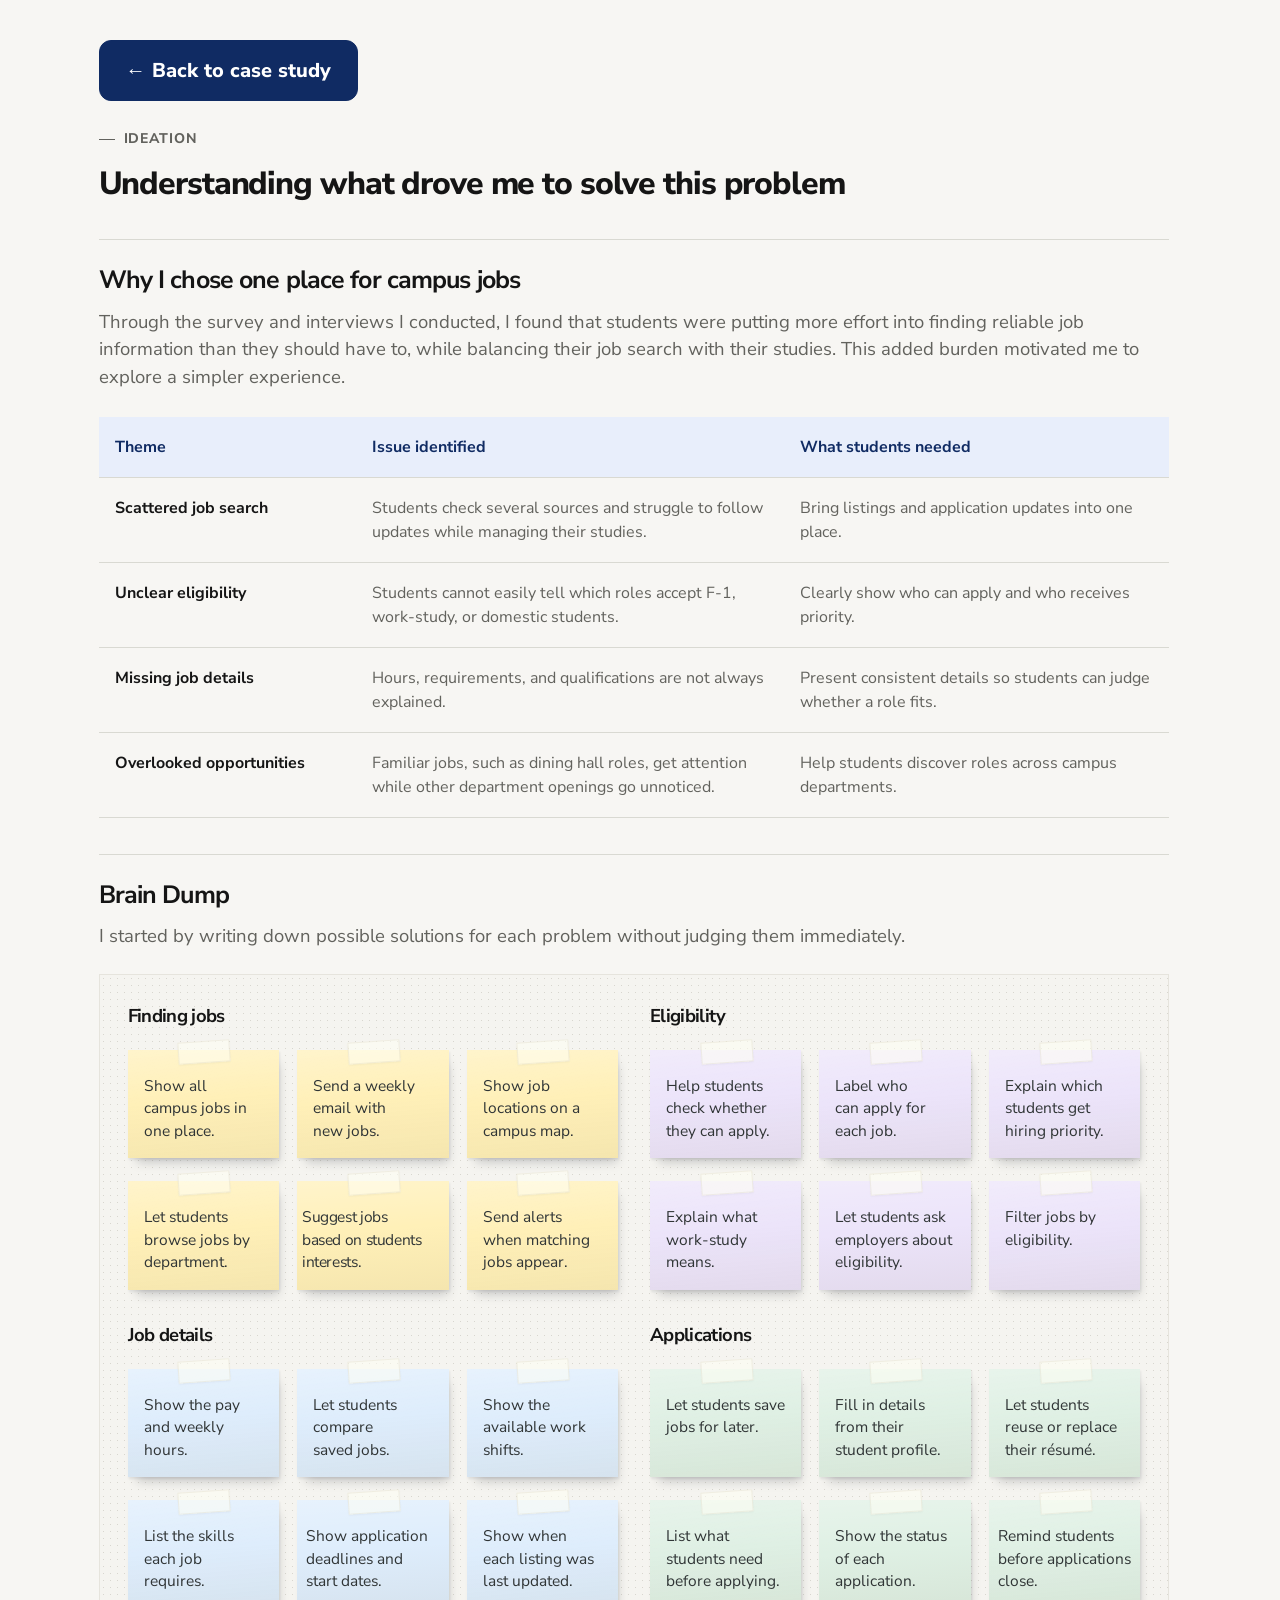
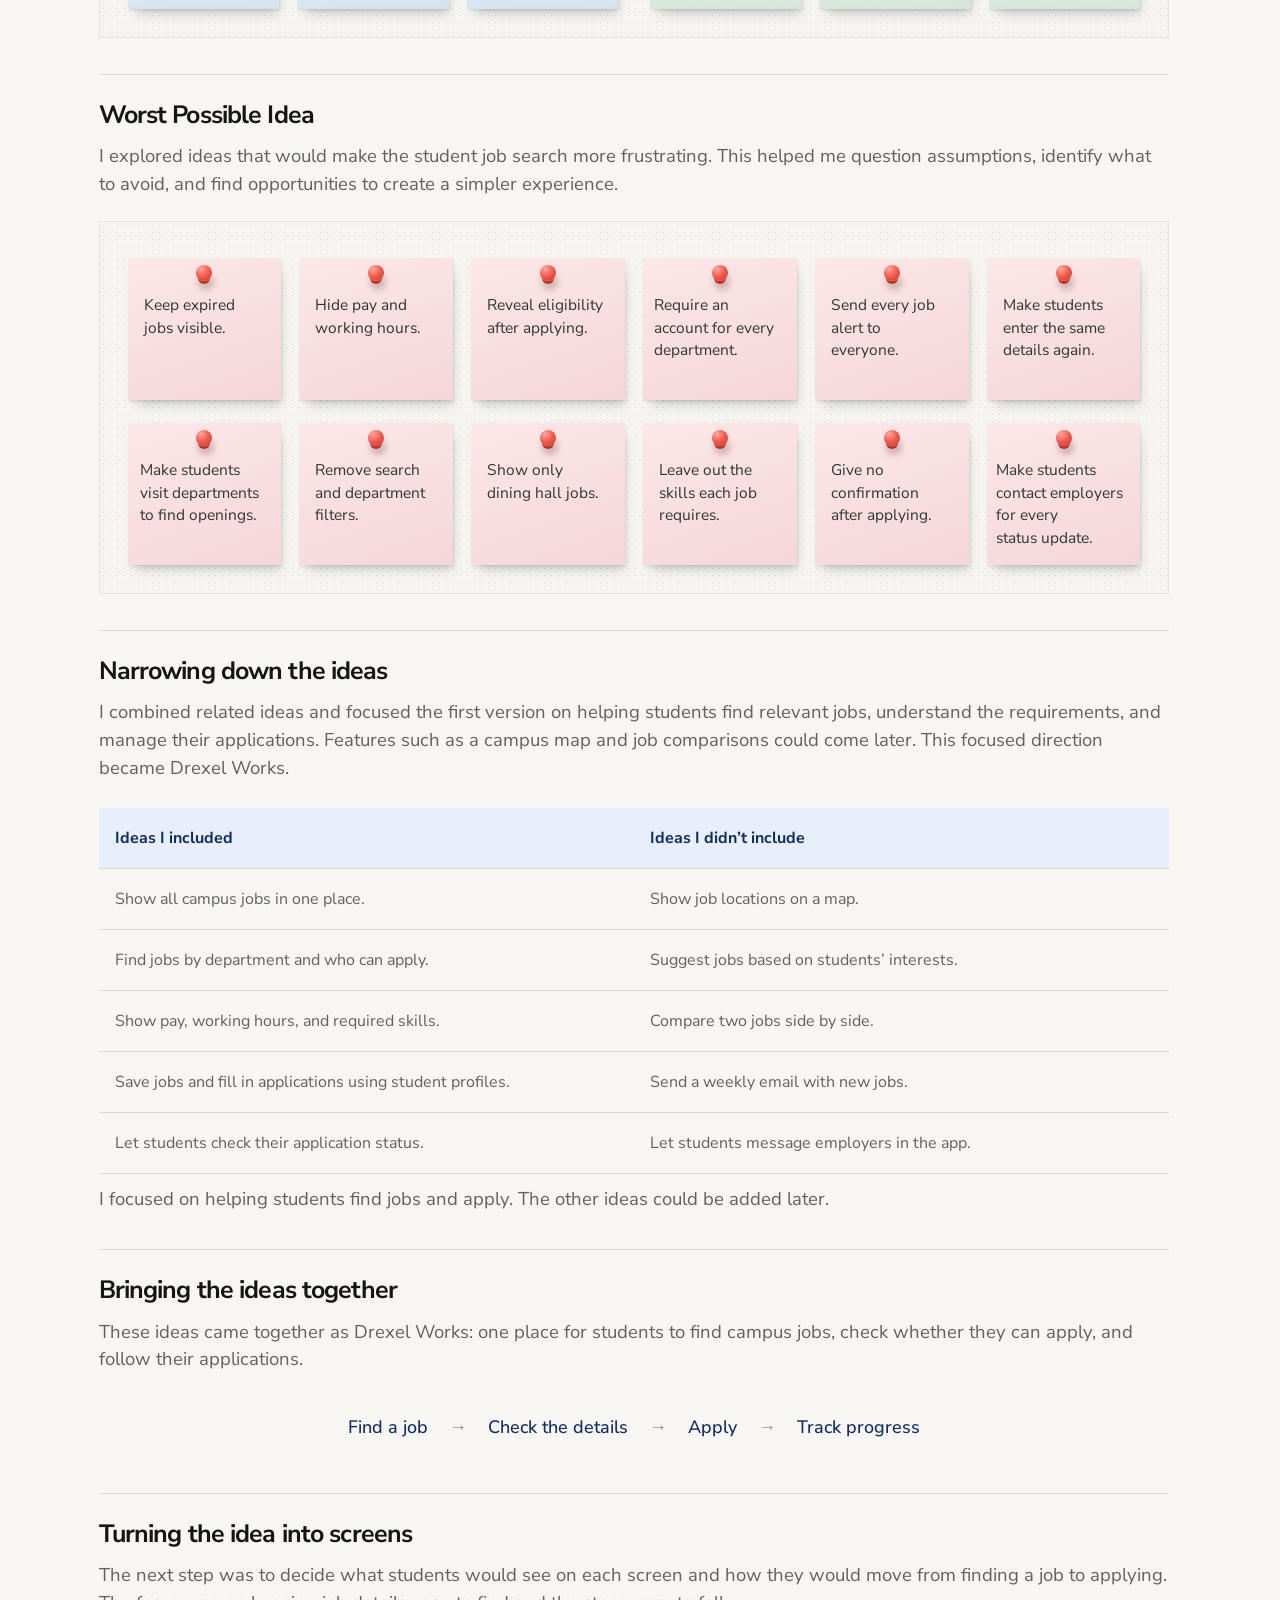
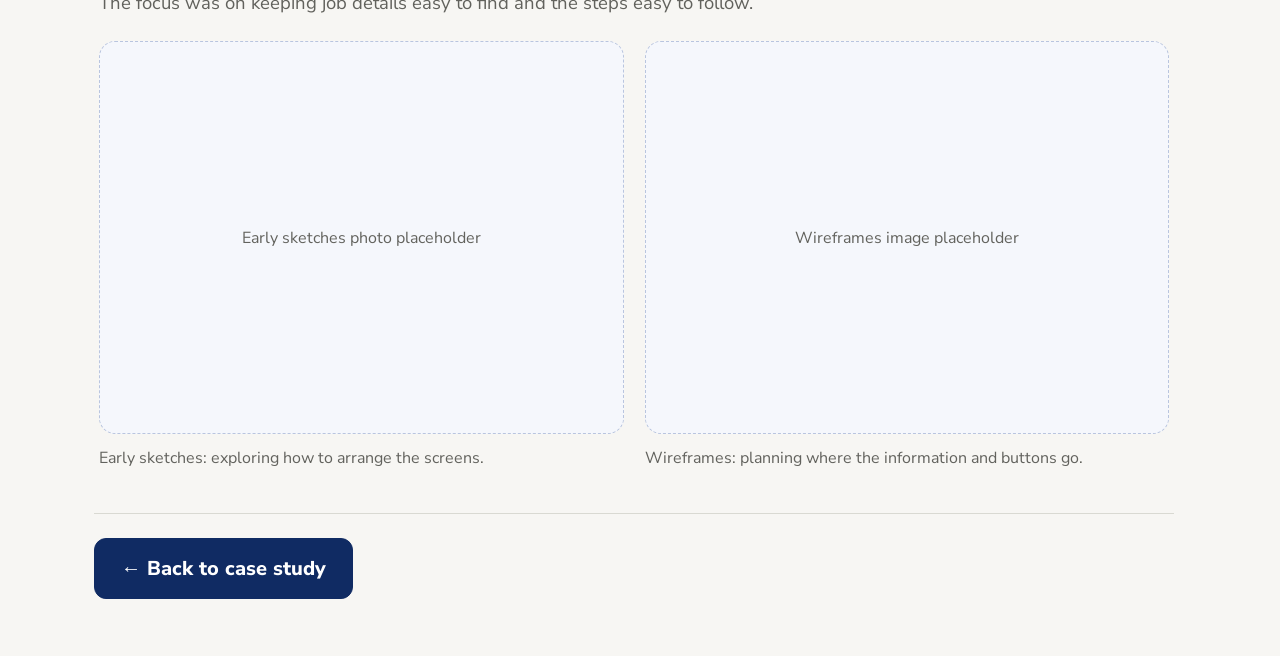
==== ideation.html @ 1028e377 "Publish complete Drexel Works case study website" ====
<!doctype html>
<html lang="en">
<head>
<meta charset="UTF-8"><meta name="viewport" content="width=device-width, initial-scale=1"><meta name="theme-color" content="#f7f6f3">
<title>Drexel Works | Process and ideation</title>
<link rel="preconnect" href="https://fonts.googleapis.com"><link rel="preconnect" href="https://fonts.gstatic.com" crossorigin><link href="https://fonts.googleapis.com/css2?family=Nunito+Sans:opsz,wght@6..12,400;6..12,500;6..12,600;6..12,700;6..12,800&display=swap" rel="stylesheet">
<link rel="stylesheet" href="case-study.css">
<link rel="stylesheet" href="case-study-compact.css">
</head>
<body class="process-page"><a class="skip-link" href="#ideation">Skip to ideation</a><main id="top">      <section class="ideation-section" id="ideation" aria-labelledby="ideation-title">
        <div class="inner ideation-head">
          <nav class="process-top-return" aria-label="Return to case study"><a class="back-link case-return-button" href="scroll-sample.html#my-process">← Back to case study</a></nav>
          <p class="eyebrow">Ideation</p>
          <h2 id="ideation-title">Understanding what drove me to solve this problem</h2>
          <section class="affinity-map" aria-labelledby="affinity-map-title">
            <h3 id="affinity-map-title">Why I chose one place for campus jobs</h3>
            <p class="affinity-map-lede">Through the survey and interviews I conducted, I found that students were putting more effort into finding reliable job information than they should have to, while balancing their job search with their studies. This added burden motivated me to explore a simpler experience.</p>
            <div class="research-themes">
              <table aria-label="Research themes and student needs">
                <colgroup><col style="width: 24%"><col style="width: 40%"><col style="width: 36%"></colgroup>
                <thead>
                  <tr><th scope="col">Theme</th><th scope="col">Issue identified</th><th scope="col">What students needed</th></tr>
                </thead>
                <tbody>
                  <tr>
                    <th scope="row">Scattered job search</th>
                    <td>Students check several sources and struggle to follow updates while managing their studies.</td>
                    <td>Bring listings and application updates into one place.</td>
                  </tr>
                  <tr>
                    <th scope="row">Unclear eligibility</th>
                    <td>Students cannot easily tell which roles accept F-1, work-study, or domestic students.</td>
                    <td>Clearly show who can apply and who receives priority.</td>
                  </tr>
                  <tr>
                    <th scope="row">Missing job details</th>
                    <td>Hours, requirements, and qualifications are not always explained.</td>
                    <td>Present consistent details so students can judge whether a role fits.</td>
                  </tr>
                  <tr>
                    <th scope="row">Overlooked opportunities</th>
                    <td>Familiar jobs, such as dining hall roles, get attention while other department openings go unnoticed.</td>
                    <td>Help students discover roles across campus departments.</td>
                  </tr>
                </tbody>
              </table>
            </div>
          </section>

          <section class="brain-dump" aria-labelledby="brain-dump-title">
            <h3 id="brain-dump-title">Brain Dump</h3>
            <p class="brain-dump-intro">I started by writing down possible solutions for each problem without judging them immediately.</p>
            <div class="brain-dump-board">
              <div class="brain-dump-group">
                <h4>Finding jobs</h4>
                <ul class="brain-dump-notes">
                  <li>Show all campus jobs in one place.</li>
                  <li>Send a weekly email with new jobs.</li>
                  <li>Show job locations on a campus map.</li>
                  <li>Let students browse jobs by department.</li>
                  <li class="note--clear-lines note--interests-fit"><span>Suggest jobs</span> <span>based on students</span> <span>interests.</span></li>
                  <li>Send alerts when matching jobs appear.</li>
                </ul>
              </div>
              <div class="brain-dump-group brain-dump-group--eligibility">
                <h4>Eligibility</h4>
                <ul class="brain-dump-notes">
                  <li>Help students check whether they can apply.</li>
                  <li>Label who can apply for each job.</li>
                  <li>Explain which students get hiring priority.</li>
                  <li>Explain what work-study means.</li>
                  <li>Let students ask employers about eligibility.</li>
                  <li>Filter jobs by eligibility.</li>
                </ul>
              </div>
              <div class="brain-dump-group brain-dump-group--details">
                <h4>Job details</h4>
                <ul class="brain-dump-notes">
                  <li>Show the pay and weekly hours.</li>
                  <li>Let students compare saved jobs.</li>
                  <li>Show the available work shifts.</li>
                  <li>List the skills each job requires.</li>
                  <li class="note--clear-lines"><span>Show application</span> <span>deadlines and</span> <span>start dates.</span></li>
                  <li>Show when each listing was last updated.</li>
                </ul>
              </div>
              <div class="brain-dump-group brain-dump-group--applications">
                <h4>Applications</h4>
                <ul class="brain-dump-notes">
                  <li>Let students save jobs for later.</li>
                  <li>Fill in details from their student profile.</li>
                  <li>Let students reuse or replace their résumé.</li>
                  <li>List what students need before applying.</li>
                  <li>Show the status of each application.</li>
                  <li class="note--clear-lines"><span>Remind students</span> <span>before applications</span> <span>close.</span></li>
                </ul>
              </div>
            </div>
          </section>

          <section class="brain-dump" aria-labelledby="worst-idea-title">
            <h3 id="worst-idea-title">Worst Possible Idea</h3>
            <p class="brain-dump-intro">I explored ideas that would make the student job search more frustrating. This helped me question assumptions, identify what to avoid, and find opportunities to create a simpler experience.</p>
            <ul class="brain-dump-board worst-idea-board">
              <li>Keep expired jobs visible.</li>
              <li>Hide pay and working hours.</li>
              <li>Reveal eligibility after applying.</li>
              <li class="worst-idea--phrases">Require an account for every department.</li>
              <li>Send every job alert to everyone.</li>
              <li>Make students enter the same details again.</li>
              <li class="worst-idea--long">Make students visit departments to find openings.</li>
              <li>Remove search and department filters.</li>
              <li>Show only dining hall jobs.</li>
              <li>Leave out the skills each job requires.</li>
              <li>Give no confirmation after applying.</li>
              <li class="note--clear-lines"><span>Make students</span> <span>contact employers</span> <span>for every</span> <span>status update.</span></li>
            </ul>
          </section>

          <section class="brain-dump" aria-labelledby="narrowing-ideas-title">
            <h3 id="narrowing-ideas-title">Narrowing down the ideas</h3>
            <p class="brain-dump-intro">I combined related ideas and focused the first version on helping students find relevant jobs, understand the requirements, and manage their applications. Features such as a campus map and job comparisons could come later. This focused direction became Drexel Works.</p>
            <div class="research-themes">
              <table aria-labelledby="narrowing-ideas-title">
                <thead>
                  <tr>
                    <th scope="col">Ideas I included</th>
                    <th scope="col">Ideas I didn’t include</th>
                  </tr>
                </thead>
                <tbody>
                  <tr><td>Show all campus jobs in one place.</td><td>Show job locations on a map.</td></tr>
                  <tr><td>Find jobs by department and who can apply.</td><td>Suggest jobs based on students’ interests.</td></tr>
                  <tr><td>Show pay, working hours, and required skills.</td><td>Compare two jobs side by side.</td></tr>
                  <tr><td>Save jobs and fill in applications using student profiles.</td><td>Send a weekly email with new jobs.</td></tr>
                  <tr><td>Let students check their application status.</td><td>Let students message employers in the app.</td></tr>
                </tbody>
              </table>
            </div>
            <p class="brain-dump-intro">I focused on helping students find jobs and apply. The other ideas could be added later.</p>
          </section>

          <section class="brain-dump" aria-labelledby="bringing-ideas-title">
            <h3 id="bringing-ideas-title">Bringing the ideas together</h3>
            <p class="brain-dump-intro">These ideas came together as Drexel Works: one place for students to find campus jobs, check whether they can apply, and follow their applications.</p>
            <ol class="idea-journey" aria-label="Steps in the student job search">
              <li>Find a job</li>
              <li>Check the details</li>
              <li>Apply</li>
              <li>Track progress</li>
            </ol>
          </section>

          <section class="brain-dump" aria-labelledby="early-screens-title">
            <h3 id="early-screens-title">Turning the idea into screens</h3>
            <p class="brain-dump-intro">The next step was to decide what students would see on each screen and how they would move from finding a job to applying. The focus was on keeping job details easy to find and the steps easy to follow.</p>
            <div class="early-design-images">
              <figure>
                <div class="early-design-placeholder">Early sketches photo placeholder</div>
                <figcaption>Early sketches: exploring how to arrange the screens.</figcaption>
              </figure>
              <figure>
                <div class="early-design-placeholder">Wireframes image placeholder</div>
                <figcaption>Wireframes: planning where the information and buttons go.</figcaption>
              </figure>
            </div>
          </section>


        </div>
      </section>
<div class="inner process-return"><a class="case-return-button" href="scroll-sample.html#my-process">← Back to case study</a></div></main></body>
</html>
---- case-study.css ----
:root {
  --paper: #f7f6f3;
  --ink: #151515;
  --muted: #62625d;
  --navy: #102b63;
  --gold: #ffcc58;
  --line: #d9d9d2;
  --radius-large: 28px;
  --radius-medium: 16px;
  --radius-small: 12px;
  --sans: "Nunito Sans", "Avenir Next", "Helvetica Neue", Arial, sans-serif;
}
* { box-sizing: border-box; }
html { scroll-behavior: smooth; scroll-padding-top: 120px; }
body { margin: 0; color: var(--ink); background: var(--paper); font-family: var(--sans); -webkit-font-smoothing: antialiased; }
button, a { font: inherit; }
a { color: var(--navy); text-underline-offset: 5px; }
button { cursor: pointer; }
a:focus-visible, button:focus-visible, summary:focus-visible, [tabindex="0"]:focus-visible { outline: 3px solid #315bb4; outline-offset: 5px; }
[hidden] { display: none !important; }
h1, h2, h3, h4, p, figure { margin: 0; }
h1, h2, h3, h4 { letter-spacing: -.035em; }
.inner { width: min(100%, 1200px); margin-inline: auto; }
.section { padding: 44px clamp(24px, 7.7vw, 125px); scroll-margin-top: 112px; }
.section + .section > .inner { border-top: 1px solid var(--line); padding-top: 32px; }
.eyebrow { display: flex; align-items: center; gap: 10px; margin-bottom: 18px; color: var(--muted); font-size: 16px; font-weight: 750; letter-spacing: .065em; text-transform: uppercase; }
.eyebrow::before { content: ""; width: 18px; height: 1px; background: currentColor; }
h2 { font-size: clamp(28px, 2.8vw, 40px); line-height: 1.2; font-weight: 800; }
.body-copy { margin-top: 18px; color: var(--muted); font-size: clamp(19px, 1.65vw, 24px); line-height: 1.55; letter-spacing: -.015em; }
.skip-link { position: fixed; z-index: 30; top: 8px; left: 16px; padding: 12px 18px; color: var(--navy); background: white; transform: translateY(-200%); }
.skip-link:focus { transform: translateY(0); }
.site-header { position: fixed; z-index: 20; top: 16px; left: 50%; transform: translateX(-50%); display: flex; align-items: center; justify-content: space-between; gap: 30px; width: max-content; max-width: calc(100% - 32px); padding: 14px 22px; border: 1px solid #bcc7dc; border-radius: var(--radius-large); background: linear-gradient(120deg, rgba(218,224,234,.93), rgba(232,238,251,.93)); box-shadow: 0 5px 18px rgba(16,43,99,.08), inset 0 1px 0 white; backdrop-filter: blur(16px); -webkit-backdrop-filter: blur(16px); }
.brand { flex: 0 0 auto; display: flex; text-decoration: none; }
.brand img { display: block; width: 154px; height: auto; }
.section-nav { display: flex; gap: 8px; align-items: center; }
.section-nav a { padding: 12px 14px; color: var(--navy); font-size: 15px; font-weight: 800; text-transform: uppercase; letter-spacing: .055em; text-decoration: none; border-bottom: 2px solid transparent; border-radius: 999px; }
.section-nav a:hover { background: rgba(255,255,255,.4); }
.section-nav a[aria-current] { background: var(--gold); color: #151515; border-bottom-color: #c79428; }
.hero { padding-top: 126px; padding-bottom: 24px; }
.project-hero { position: relative; min-height: 675px; overflow: hidden; border-radius: var(--radius-large); background: #030608 url("assets/drexel-works-header-art-v2.png") left center / cover no-repeat; }
.project-hero::before { content: ""; position: absolute; inset: 0; background: linear-gradient(90deg, rgba(1,4,6,0) 25%, rgba(2,6,10,.08) 43%, rgba(2,5,10,.9) 100%); }
.project-copy { position: absolute; z-index: 1; top: 50%; right: clamp(34px, 5.5vw, 78px); left: 53%; transform: translateY(-50%); color: white; }
.project-kicker { margin-bottom: 20px; color: #b9c2d7; font-size: 15px; font-weight: 750; letter-spacing: .06em; text-transform: uppercase; }
.project-copy h1 { font-size: clamp(34px, 3.1vw, 48px); line-height: 1.16; font-weight: 600; letter-spacing: -.045em; }
.project-copy h1 span { display: block; }
.project-copy .lede { margin-top: 26px; color: #e6e9f4; font-size: clamp(17px, 1.4vw, 21px); line-height: 1.55; }
.project-status { display: inline-block; margin-top: 26px; padding-left: 12px; border-left: 3px solid #74d896; color: #e6e9f4; font-size: 13px; font-weight: 650; }
.facts { display: grid; grid-template-columns: repeat(4, 1fr); gap: 24px; margin-top: 24px; padding-block: 20px; border-block: 1px solid var(--line); }
.facts span { display: block; margin-bottom: 6px; color: var(--muted); font-size: 15px; }
.facts b { font-size: 20px; font-weight: 750; }
.scroll-prompt { display: flex; justify-content: center; gap: 12px; margin-top: 20px; color: var(--muted); font-size: 15px; font-weight: 650; text-decoration: none; }
.scroll-prompt span { color: var(--navy); font-size: 22px; line-height: 1; }
.section.problem-section { padding-top: 32px; padding-bottom: 24px; }
.problem-section + .approach-section { padding-top: 24px; }
.hero + .problem-section > .inner { border-top: 0; padding-top: 0; }
.reading-guide { margin-bottom: 28px; border-block: 1px solid var(--line); }
.reading-guide summary { display: flex; justify-content: space-between; align-items: center; gap: 24px; padding-block: 20px; color: var(--navy); font-size: 20px; font-weight: 650; cursor: pointer; list-style: none; }
.reading-guide summary::-webkit-details-marker { display: none; }
.reading-guide summary span { font-size: 24px; transition: transform .2s; }
.reading-guide[open] summary span { transform: rotate(180deg); }
.reading-guide-content { display: grid; grid-template-columns: repeat(2, minmax(0, 1fr)); gap: 26px 36px; padding: 8px 0 28px; }
.reading-guide-content h3 { margin-bottom: 8px; font-size: 20px; color: var(--navy); }
.reading-guide-content p { color: var(--muted); font-size: 17px; line-height: 1.55; }
.reading-guide-content a { white-space: normal; font-size: 15px; }
.evidence-grid { display: grid; grid-template-columns: repeat(2, minmax(0, 1fr)); gap: 24px; margin-block: 24px; }
.evidence-placeholder { display: flex; align-items: center; justify-content: center; aspect-ratio: 16 / 9; max-height: 220px; border: 1px dashed #b6bcc7; border-radius: var(--radius-medium); color: #767972; background: #efefeb; }
.evidence-placeholder span { font-size: 15px; }
.evidence-grid figcaption { margin-top: 10px; color: var(--muted); font-size: 16px; }
.findings-grid { display: grid; grid-template-columns: repeat(2, minmax(0, 1fr)); gap: 0 32px; margin-top: 24px; }
.finding { padding: 16px 0 18px; border-top: 1px solid var(--line); }
.finding h3 { color: var(--navy); font-size: 19px; font-weight: 650; letter-spacing: -.015em; line-height: 1.35; }
.finding-value { display: flex; align-items: center; gap: 18px; margin-block: 4px 2px; }
.finding-value strong { font-size: clamp(48px, 5vw, 64px); font-weight: 800; line-height: 1.1; letter-spacing: -.055em; font-variant-numeric: tabular-nums; }
.finding-emoji { display: block; flex: 0 0 auto; width: 112px; height: 112px; object-fit: contain; background: transparent; }
.finding > p { color: #424540; font-size: 18px; line-height: 1.5; }
:is(.approach-section, .impact-section) .findings-grid { width: min(100%, 960px); margin-inline: auto; gap: 16px; }
:is(.approach-section, .impact-section) .finding { display: flex; flex-direction: column; min-width: 0; height: auto; padding: 16px 18px; border: 1px solid #e1e3e8; border-radius: var(--radius-medium); background: #fff; box-shadow: 0 4px 14px rgba(16,43,99,.035); }
:is(.approach-section, .impact-section) .finding-value { order: -1; justify-content: flex-start; gap: 16px; margin: 0 0 4px; }
:is(.approach-section, .impact-section) .finding-value strong { font-size: clamp(60px, 5.5vw, 72px); line-height: 1.05; }
:is(.approach-section, .impact-section) .finding-emoji { width: 92px; height: 92px; }
:is(.approach-section, .impact-section) .finding h3 { font-size: 20px; font-weight: 800; line-height: 1.35; }
:is(.approach-section, .impact-section) .finding > p { margin-top: 6px; line-height: 1.45; overflow-wrap: break-word; }
.student-voices, .impact-voices { margin-top: 32px; padding-top: 24px; border-top: 1px solid var(--line); }
.voices-list, .impact-voices-list { display: grid; grid-template-columns: repeat(3, minmax(0, 1fr)); gap: 26px; margin-top: 18px; }
.voice, .impact-voice { margin: 0; padding-left: 18px; border-left: 2px solid #c2cad8; }
.voice p, .impact-voice p { font-size: 18px; line-height: 1.5; }
.voice span, .impact-voice span { display: block; margin-top: 14px; color: var(--muted); font-size: 14px; font-weight: 600; }
.voices-summary { margin-top: 18px; color: var(--muted); font-size: 18px; line-height: 1.5; }
.solution-section { background: #fff; }
.screen-carousel { margin-top: 20px; }
.screen-carousel-stage { --screen-height: clamp(240px, calc(100svh - 300px), 440px); --arrow-size: 72px; display: grid; grid-template-columns: var(--arrow-size) minmax(0, 1fr) var(--arrow-size); gap: 24px; align-items: start; max-width: 920px; margin-inline: auto; }
.screen-arrow { display: grid; place-items: center; width: var(--arrow-size); height: var(--arrow-size); padding: 0; margin-top: calc((var(--screen-height) - var(--arrow-size)) / 2); border: 1px solid #bdc8dc; border-radius: 50%; background: #fff; color: var(--navy); }
.screen-arrow svg { display: block; width: 34px; height: 34px; fill: none; stroke: currentColor; stroke-width: 2; stroke-linecap: round; stroke-linejoin: round; }
.screen-arrow:hover:not(:disabled) { background: #f1f4fa; border-color: var(--navy); }
.screen-arrow:disabled { color: #afb2b7; border-color: #e1e3e7; cursor: default; }
.screen-slide { margin: 0; }
.screen-image-stage { display: flex; justify-content: center; height: var(--screen-height); }
.screen-image-stage img { display: block; width: auto; height: 100%; max-width: 100%; object-fit: contain; }
.screen-caption { max-width: 680px; min-height: 100px; margin: 14px auto 0; text-align: center; }
.screen-caption h3 { color: var(--navy); font-size: 23px; margin-bottom: 8px; }
.screen-caption p { color: var(--muted); font-size: 21px; line-height: 1.5; }
.screen-dots { display: flex; justify-content: center; gap: 0; margin-top: 4px; }
.screen-dot { display: grid; place-items: center; width: 44px; height: 44px; padding: 0; border: 0; border-radius: 50%; background: transparent; }
.screen-dot::before { content: ""; width: 10px; height: 10px; border: 1px solid #9ba9c3; border-radius: 50%; background: transparent; }
.screen-dot:hover::before { background: #dce4f2; }
.screen-dot[aria-current="true"]::before { border-color: var(--navy); background: var(--navy); }
.screen-status { position: absolute; width: 1px; height: 1px; padding: 0; margin: -1px; overflow: hidden; clip-path: inset(50%); white-space: nowrap; border: 0; }
.screen-slide.is-entering .screen-image-stage { animation: screen-enter .32s ease-out both; }
.screen-slide.is-entering .screen-caption { animation: caption-enter .42s ease-out .12s both; }
@keyframes screen-enter { from { opacity: 0; transform: translateX(var(--screen-direction, 14px)); } to { opacity: 1; transform: translateX(0); } }
@keyframes caption-enter { from { opacity: 0; transform: translateY(6px); } to { opacity: 1; transform: translateY(0); } }
.results-summary { display: grid; grid-template-columns: 56px minmax(0, 1fr); align-items: center; gap: 20px; }
.results-summary, .learning, .process-link { margin-top: 36px; padding-top: 28px; border-top: 1px solid var(--line); }
.results-summary-badge { display: block; width: 56px; height: 56px; }
.results-summary h3, .learning h3, .process-link h3 { font-size: clamp(25px, 2.1vw, 30px); line-height: 1.25; font-weight: 800; }
.results-summary p, .learning p, .process-link p { margin-top: 14px; color: var(--muted); font-size: clamp(19px, 1.65vw, 24px); line-height: 1.5; font-weight: 400; }
.process-link a, .back-link, .process-return a { display: inline-block; margin-top: 18px; font-weight: 700; font-size: 18px; }
.back-link { margin: 0; font-size: 16px; white-space: nowrap; }
.process-page .site-header { width: min(850px, calc(100% - 32px)); }
.ideation-section { padding: 144px clamp(24px, 7.7vw, 125px) 48px; }
.affinity-map, .brain-dump { margin-top: 40px; padding-top: 28px; border-top: 1px solid var(--line); }
.affinity-map h3, .brain-dump h3 { font-size: 28px; line-height: 1.25; }
.affinity-map-lede, .brain-dump-intro { margin: 14px 0 26px; color: var(--muted); font-size: 21px; line-height: 1.5; }
.research-themes { margin-top: 28px; overflow-x: auto; }
.research-themes table { width: 100%; border-collapse: collapse; table-layout: fixed; font-size: 18px; line-height: 1.5; text-align: left; color: var(--muted); }
.research-themes td, .research-themes th { padding: 20px 18px; vertical-align: top; border-bottom: 1px solid var(--line); overflow-wrap: break-word; }
.research-themes thead th { background: #e8eefb; color: var(--navy); }
.research-themes tbody th { color: var(--ink); }
.brain-dump-board { display: grid; grid-template-columns: repeat(2, minmax(0, 1fr)); gap: 36px; padding: 32px; background-color: #f5f4f0; background-image: radial-gradient(#d8d6cf .6px, transparent .6px); background-size: 7px 7px; border: 1px solid #e6e4dd; }
.brain-dump-group { --note-color: #fff0b8; min-width: 0; }
.brain-dump-group--eligibility { --note-color: #ece4fa; }
.brain-dump-group--details { --note-color: #deedfc; }
.brain-dump-group--applications { --note-color: #dff0e4; }
.brain-dump-group h4 { margin-bottom: 24px; font-size: 21px; }
.brain-dump-notes { display: grid; grid-template-columns: repeat(3, minmax(0, 1fr)); grid-auto-rows: 1fr; gap: 26px 20px; margin: 0; padding: 0; list-style: none; }
.brain-dump-notes li, .worst-idea-board li { position: relative; min-width: 0; padding: 28px 18px 18px; background: linear-gradient(175deg, rgba(255,255,255,.28), transparent 45%, rgba(80,60,20,.06)), var(--note-color); box-shadow: 1px 2px 2px rgba(30,35,45,.08), 4px 9px 10px -5px rgba(30,35,45,.22); color: #303536; font-size: 17px; line-height: 1.45; text-align: left; text-wrap: pretty; overflow-wrap: break-word; }
.brain-dump-notes li::before { content: ""; position: absolute; top: -10px; left: calc(50% - 28px); width: 56px; height: 22px; background: rgba(255,255,245,.55); border: 1px solid rgba(205,199,177,.25); box-shadow: 0 1px 2px rgba(30,35,45,.04); transform: rotate(-4deg); }
.worst-idea-board { grid-template-columns: repeat(6, minmax(0, 1fr)); grid-auto-rows: 1fr; gap: 26px 20px; margin: 0; padding: 40px 32px 32px; list-style: none; }
.worst-idea-board li { padding-top: 40px; background: linear-gradient(160deg, #fce7e7, #f5d6d9); }
.worst-idea-board li::before { content: ""; position: absolute; top: 8px; left: calc(50% - 9px); width: 18px; height: 18px; border-radius: 50%; background: radial-gradient(circle at 32% 25%, #ffaaa1, #f45d50 45%, #c7352b); box-shadow: 0 5px 0 -2px #b9362d, 2px 9px 6px rgba(80,25,20,.24); }
.brain-dump-notes .note--clear-lines, .worst-idea-board .note--clear-lines { padding-inline: 10px; }
.note--clear-lines span { display: block; }
.brain-dump-notes .note--interests-fit { padding-inline: 6px; letter-spacing: -.025em; }
.worst-idea-board .worst-idea--phrases { padding-inline: 12px; }
.worst-idea-board .worst-idea--long { padding-inline: 14px; }
.idea-journey { display: flex; justify-content: center; flex-wrap: wrap; gap: 24px; padding: 20px 0; margin: 0; list-style: none; color: var(--navy); font-size: 20px; font-weight: 500; }
.idea-journey li:not(:last-child)::after { content: "→"; margin-left: 24px; color: #8b918e; }
.early-design-images { display: grid; grid-template-columns: repeat(2, minmax(0, 1fr)); gap: 24px; }
.early-design-placeholder { display: flex; align-items: center; justify-content: center; aspect-ratio: 4 / 3; padding: 24px; border: 1px dashed #b9c5df; border-radius: var(--radius-medium); background: #f5f7fc; color: var(--muted); font-size: 18px; }
.early-design-images figcaption { margin-top: 14px; color: var(--muted); font-size: 18px; line-height: 1.5; }
.process-return { padding: 0 0 64px; border-top: 1px solid var(--line); }
@media (max-width: 1100px) {
  .site-header { gap: 16px; }
  .section-nav a { padding-inline: 10px; font-size: 14px; }
  .brain-dump-notes { grid-template-columns: repeat(2, minmax(0, 1fr)); }
  .worst-idea-board { grid-template-columns: repeat(3, minmax(0, 1fr)); }
}
@media (max-width: 760px) {
  html { scroll-padding-top: 130px; }
  .site-header { top: 8px; flex-wrap: wrap; justify-content: center; gap: 8px 16px; padding: 10px 14px; width: calc(100% - 24px); }
  .brand img { width: 125px; }
  .section-nav { justify-content: center; gap: 8px; }
  .section-nav a { padding: 8px 6px; font-size: 11px; }
  .section { padding: 32px 22px; }
  .section + .section > .inner { padding-top: 26px; }
  .results-summary, .learning, .process-link, .affinity-map, .brain-dump { margin-top: 28px; padding-top: 24px; }
  .hero { padding-top: 132px; padding-bottom: 20px; }
  .project-hero { min-height: 760px; background-size: auto 64%; background-position: 25% top; }
  .project-hero::before { background: linear-gradient(0deg, #030608 0%, #030608 34%, transparent 65%); }
  .project-copy { top: auto; bottom: 28px; left: 24px; right: 24px; transform: none; }
  .project-copy h1 { font-size: 34px; }
  .project-kicker { font-size: 12px; }
  .facts { grid-template-columns: repeat(2, 1fr); gap: 22px; }
  .facts b { font-size: 18px; }
  .reading-guide summary { font-size: 18px; }
  .reading-guide-content, .evidence-grid { grid-template-columns: 1fr; }
  .findings-grid { grid-template-columns: 1fr; }
  .finding { padding-block: 16px; }
  .finding-emoji { width: 100px; height: 100px; }
  .voices-list, .impact-voices-list { grid-template-columns: 1fr; gap: 24px; }
  .screen-carousel-stage { --screen-height: clamp(220px, calc(100svh - 360px), 380px); --arrow-size: 52px; gap: 8px; }
  .screen-arrow svg { width: 26px; height: 26px; }
  .screen-caption h3 { font-size: 21px; }
  .screen-caption p { font-size: 18px; }
  .ideation-section { padding: 144px 22px 36px; }
  .brain-dump-board { grid-template-columns: 1fr; padding: 24px; gap: 28px; }
  .worst-idea-board { grid-template-columns: repeat(2, minmax(0, 1fr)); }
  .early-design-images { grid-template-columns: 1fr; }
  .research-themes table { min-width: 600px; }
  .process-return { width: calc(100% - 44px); }
}
@media (prefers-reduced-motion: reduce) {
  html { scroll-behavior: auto; }
  *, *::before, *::after { animation: none !important; transition: none !important; }
}
---- case-study-compact.css ----
/* A shared, roughly 10–15% smaller presentation for both case-study pages. */
html {
  overflow-y: scroll;
  scrollbar-gutter: stable;
}

html::-webkit-scrollbar { width: 12px; height: 12px; }
html::-webkit-scrollbar-track { background: #eef0f3; }
html::-webkit-scrollbar-thumb {
  min-height: 48px;
  border: 2px solid #eef0f3;
  border-radius: 8px;
  background: #66758a;
}
html::-webkit-scrollbar-thumb:hover { background: #435471; }

@supports not selector(::-webkit-scrollbar) {
  html { scrollbar-width: auto; scrollbar-color: #66758a #eef0f3; }
}

:is(.case-study-page, .process-page) .inner {
  width: min(100%, 1080px);
}

:is(.case-study-page, .process-page) h2 {
  font-size: clamp(25px, 2.5vw, 36px);
}

:is(.case-study-page, .process-page) .eyebrow {
  gap: 9px;
  margin-bottom: 16px;
  font-size: 14px;
  line-height: 20px;
}

.case-study-page .eyebrow {
  margin-left: -16px;
}

:is(.case-study-page, .process-page) .eyebrow::before {
  flex: 0 0 16px;
  width: 16px;
}

:is(.case-study-page, .process-page) .site-header {
  top: 14px;
  min-height: 78px;
  padding: 12px 20px;
  border-radius: 25px;
}

.case-study-page .site-header {
  container-type: inline-size;
  width: min(610px, calc(100% - 24px));
  max-width: none;
  min-height: 0;
  flex-wrap: nowrap;
  justify-content: space-between;
  gap: min(24px, 3.7855vw);
  padding: min(12px, 1.8928vw) min(20px, 3.1546vw);
  border-radius: min(25px, 3.9432vw);
}
:is(.case-study-page, .process-page) .brand img { width: 138px; }
.case-study-page .brand { flex: 0 0 24.2958%; min-width: 0; }
.case-study-page .brand img { width: 100%; }
.case-study-page .section-nav {
  flex: 1 1 0;
  min-width: 0;
  flex-wrap: nowrap;
  justify-content: space-between;
  gap: 1.4085cqw;
}
.case-study-page .section-nav a {
  flex: 0 0 auto;
  padding: 1.7606cqw;
  font-size: 2.3768cqw;
  line-height: 3.169cqw;
  white-space: nowrap;
}
.process-page .back-link { font-size: 16px; line-height: 24px; }

.case-study-page .body-copy,
.case-study-page :is(.results-summary, .learning, .process-link) p {
  font-size: clamp(17px, 1.46vw, 21px);
}

/* Scale the original side-by-side composition as one proportional card. */
.case-study-page .hero {
  padding-top: clamp(72px, 17.6656vw, 112px);
  padding-inline: clamp(22px, 8.3333vw, 120px);
}
.case-study-page .hero > .inner { container-type: inline-size; }
.case-study-page .project-hero {
  min-height: 0;
  aspect-ratio: 1080 / 600;
  border-radius: 2.3148cqw;
  background-size: cover;
  background-position: left center;
}
.case-study-page .project-hero::before {
  background: linear-gradient(90deg, rgba(1,4,6,0) 25%, rgba(2,6,10,.08) 43%, rgba(2,5,10,.9) 100%);
}
.case-study-page .project-copy {
  top: 50%;
  bottom: auto;
  left: 53%;
  right: 6.5%;
  transform: translateY(-50%);
}
.case-study-page .project-kicker { margin-bottom: 1.6667cqw; font-size: 1.25cqw; line-height: 1.6667cqw; }
.case-study-page .project-copy h1 { font-size: 3.7037cqw; }
.case-study-page .project-copy .lede { margin-top: 2.1296cqw; font-size: 1.713cqw; }
.case-study-page .project-status { margin-top: 2.1296cqw; font-size: 1.1111cqw; line-height: 1.9444cqw; }
.case-study-page .facts { gap: 21px; margin-top: 21px; padding-block: 18px; border-bottom: 0; }
.case-study-page .facts span { margin-bottom: 5px; font-size: 14px; line-height: 21px; }
.case-study-page .facts b { font-size: 18px; line-height: 24px; }

.case-study-page .problem-section { padding-top: 22px; padding-bottom: clamp(28px, 2.78vw, 40px); }
.case-study-page .reading-guide { margin-bottom: clamp(25px, 2.22vw, 32px); }
.case-study-page .reading-guide summary {
  gap: 16px;
  padding-block: clamp(16px, 1.32vw, 19px);
  font-size: clamp(21px, 2.22vw, 32px);
}
.case-study-page .guide-chevron { flex-basis: 26px; width: 26px; }
.case-study-page .reading-guide-content { gap: 23px 32px; padding-bottom: 25px; }
.case-study-page .reading-guide-content h3 { font-size: 18px; }
.case-study-page .reading-guide-content p { font-size: 16px; }
.case-study-page .reading-guide-content a { font-size: 14px; }
.case-study-page .problem-section > .inner > .eyebrow { margin-bottom: 20px; }
.case-study-page .problem-section > .inner > .body-copy { margin-top: clamp(20px, 1.74vw, 25px); }
.case-study-page .approach-section { padding-bottom: 32px; }
.case-study-page .approach-section > .inner > .eyebrow { margin-bottom: 18px; }
.case-study-page .approach-section > .inner > .body-copy { margin-top: 25px; }
.case-study-page .section + .section > .inner { padding-top: 28px; }
.case-study-page .problem-section + .approach-section > .inner { padding-top: clamp(28px, 2.78vw, 40px); }
.case-study-page .hero + .problem-section > .inner { padding-top: 0; }

/* Shared column geometry keeps Approach and Impact aligned. */
.case-study-page .findings-evidence {
  gap: 27px;
  width: calc(100% - 66px);
  margin: 32px 39px 0 27px;
}
.case-study-page .findings-evidence .findings-grid { gap: 19px; }
.case-study-page .findings-evidence .finding { min-height: 202px; padding: 17px; border-radius: 15px; }
.case-study-page .findings-evidence .finding-value { flex-basis: 85px; }
.case-study-page .findings-evidence .finding-value strong { font-size: clamp(54px, 4.65vw, 67px); }
.case-study-page .findings-evidence .finding h3 { font-size: 20px; line-height: 25px; }
.case-study-page .findings-evidence :is(.finding--eligibility, .finding--outdated, .finding--clarity) h3 { font-size: 21.5px; }
.case-study-page .findings-evidence .finding > p { margin-top: 5px; font-size: 17px; }
.case-study-page .findings-evidence .finding-emoji {
  top: -12px;
  right: 5.84%;
  width: 39.26%;
  height: auto;
  max-width: 132px;
}
.case-study-page .findings-evidence .finding--scattered .finding-emoji {
  top: -26px;
  right: -.26%;
  width: 47.48%;
  height: auto;
  max-width: 160px;
}
.case-study-page .findings-evidence .finding--manage .finding-emoji {
  top: -8px;
  right: 6.9%;
  width: 36.87%;
  max-width: 124px;
}
.case-study-page .findings-evidence :is(.finding--outdated, .finding--confidence) .finding-emoji {
  top: -8px;
  right: 7.43%;
  width: 34.48%;
  max-width: 116px;
}
.case-study-page .findings-evidence .finding--clarity .finding-emoji {
  top: -18px;
  right: -.26%;
  width: 47.48%;
  max-width: 160px;
}
.case-study-page .evidence-photos { gap: 21px; }
.case-study-page .evidence-photo { border-radius: 17px; }

.case-study-page .voices-summary { max-width: 900px; margin-top: 23px; font-size: 16px; }
.case-study-page .student-voices { margin-top: 18px; padding-top: 28px; }
.case-study-page .voices-header .eyebrow { margin-bottom: 0; }
.case-study-page :is(.voices-list, .impact-voices-list) { gap: 23px; margin-top: 16px; }
.case-study-page :is(.voice, .impact-voice) { padding-left: 16px; }
.case-study-page :is(.voice, .impact-voice) p { font-size: 16px; }
.case-study-page :is(.voice, .impact-voice) span { font-size: 14px; line-height: 22px; }
.case-study-page .impact-voices { margin-top: 40px; padding-top: 22px; }

.case-study-page .solution-section { padding-bottom: 23px; }
.case-study-page .solution-section .eyebrow { margin-bottom: 9px; }
.case-study-page .screen-carousel {
  --screen-height: clamp(644px, 89.7svh, 828px);
  --arrow-size: 56px;
  margin-top: 32px;
}
.case-study-page .screen-carousel-stage {
  grid-template-columns: minmax(0, 1fr) minmax(0, 1fr);
  grid-template-rows: minmax(0, 1fr) auto auto minmax(0, 1fr);
  max-width: 960px;
  gap: 24px clamp(32px, 5vw, 72px);
}
.case-study-page .screen-image-stage {
  grid-column: 2;
  grid-row: 1 / 5;
  justify-self: center;
  align-self: center;
  width: min(100%, calc(var(--screen-height) * 483 / 974));
  height: auto;
  aspect-ratio: 483 / 974;
}
.case-study-page .screen-image-stage img { width: 100%; height: 100%; }
.case-study-page .screen-arrow svg { width: 26px; height: 26px; }
.case-study-page .screen-controls {
  grid-column: 1;
  grid-row: 3;
  display: flex;
  align-items: center;
  justify-content: center;
  gap: 6px;
  width: 100%;
  max-width: 440px;
  min-width: 0;
}
.case-study-page .screen-controls .screen-arrow { flex: 0 0 var(--arrow-size); }
.case-study-page .screen-dots { flex: 0 0 auto; margin: 0; }
.case-study-page .screen-dot { width: 44px; height: 44px; }
.case-study-page .screen-caption {
  grid-column: 1;
  grid-row: 2;
  align-self: end;
  max-width: 440px;
  min-height: 160px;
  text-align: left;
}
.case-study-page .screen-caption h3 { margin-bottom: 16px; font-size: 36.8px; line-height: 1.2; }
.case-study-page .screen-caption p { font-size: 24.15px; line-height: 1.55; }
.case-study-page .impact-section > .inner > .eyebrow { margin-bottom: 8px; }
.case-study-page .impact-section > .inner > .body-copy { margin-top: 24px; }
.case-study-page :is(.results-summary, .learning, .process-link) { margin-top: 32px; padding-top: 25px; }
.case-study-page :is(.results-summary, .learning, .process-link) h3 { font-size: clamp(23px, 1.875vw, 27px); }
.case-study-page .results-summary-copy { grid-template-columns: 50px minmax(0, 1fr); gap: 18px; margin-top: 22px; }
.case-study-page .results-summary-badge { width: 46px; }
.case-study-page .learning { margin-top: 23px; }
.case-study-page .process-link { padding-bottom: 28px; }
.case-study-page .process-link a { margin-top: 16px; font-size: 22px; }

/* Closing navigation; destinations will be connected when URLs are supplied. */
.case-study-page .case-study-footer {
  padding: 24px clamp(22px, 8.3333vw, 120px) 40px;
}
.case-study-page .closing-card {
  display: flex;
  flex-wrap: wrap;
  align-items: center;
  gap: 28px;
  padding: clamp(24px, 2.5vw, 36px);
  border-radius: 22px;
  background: var(--navy);
  color: #fff;
}
.case-study-page .closing-copy { flex: 1 1 280px; min-width: 0; }
.case-study-page .closing-card h2 {
  font-size: clamp(25px, 2.22vw, 32px);
  line-height: 1.2;
}
.case-study-page .closing-copy p {
  max-width: 34ch;
  margin-top: 12px;
  color: #e3eafa;
  font-size: 18px;
  line-height: 1.5;
}
.case-study-page .closing-navigation { flex: 1 1 430px; min-width: 0; }
.case-study-page .closing-actions { display: flex; flex-wrap: wrap; gap: 12px; }
.case-study-page .closing-button {
  display: inline-flex;
  align-items: center;
  justify-content: center;
  gap: 10px;
  max-width: 100%;
  min-height: 52px;
  padding: 14px 18px;
  border: 1px solid #fff;
  border-radius: 12px;
  font-size: 17px;
  font-weight: 800;
  line-height: 1.35;
  text-align: center;
  text-decoration: none;
}
.case-study-page .closing-button--primary { background: #fff; color: var(--navy); }
.case-study-page .closing-button--secondary { background: transparent; color: #fff; }
.case-study-page .closing-button:disabled { opacity: 1; cursor: not-allowed; }
.case-study-page .closing-links-note { margin-top: 12px; color: #cbd8ee; font-size: 14px; line-height: 1.5; }

/* Ideation retains every section, table, note, and placeholder. */
.process-page .ideation-section { padding-top: 40px; padding-bottom: 43px; }
.process-page .process-top-return { margin-bottom: 28px; }
.process-page :is(.affinity-map, .brain-dump) { margin-top: 36px; padding-top: 25px; }
.process-page :is(.affinity-map, .brain-dump) h3 { font-size: 25px; }
.process-page :is(.affinity-map-lede, .brain-dump-intro) { margin: 12px 0 23px; font-size: 18.5px; }
.process-page .research-themes { margin-top: 25px; }
.process-page .research-themes table { font-size: 16px; }
.process-page .research-themes :is(td, th) { padding: 18px 16px; }
.process-page .brain-dump-board { gap: 32px; padding: 28px; }
.process-page .brain-dump-group h4 { margin-bottom: 21px; font-size: 18.5px; }
.process-page .brain-dump-notes { gap: 23px 18px; }
.process-page .brain-dump-notes li,
.process-page .worst-idea-board li { padding: 25px 16px 16px; font-size: 15.5px; }
.process-page .brain-dump-notes li::before { top: -9px; left: calc(50% - 25px); width: 50px; height: 20px; }
.process-page .worst-idea-board { gap: 23px 18px; padding: 36px 28px 28px; }
.process-page .worst-idea-board li { padding-top: 36px; }
.process-page .worst-idea-board li::before { top: 7px; left: calc(50% - 8px); width: 16px; height: 16px; }
.process-page :is(.brain-dump-notes, .worst-idea-board) .note--clear-lines { padding-inline: 9px; }
.process-page .brain-dump-notes .note--interests-fit { padding-inline: 5px; }
.process-page .worst-idea-board .worst-idea--phrases { padding-inline: 11px; }
.process-page .worst-idea-board .worst-idea--long { padding-inline: 12px; }
.process-page .idea-journey { gap: 21px; padding-block: 18px; font-size: 18px; }
.process-page .idea-journey li:not(:last-child)::after { margin-left: 21px; }
.process-page .early-design-images { gap: 21px; }
.process-page .early-design-placeholder { padding: 21px; font-size: 16px; }
.process-page .early-design-images figcaption { margin-top: 12px; font-size: 16px; }
.process-page .process-return { width: min(1080px, calc(100% - 40px)); padding-bottom: 57px; }
.process-page .process-return a { margin-top: 16px; font-size: 16px; }

.process-page a.case-return-button {
  display: inline-flex;
  align-items: center;
  justify-content: center;
  max-width: 100%;
  min-height: 60px;
  margin-top: 0;
  padding: 16px 26px;
  border: 1px solid var(--navy);
  border-radius: 12px;
  background: var(--navy);
  color: #fff;
  font-size: 20px;
  font-weight: 800;
  line-height: 1.35;
  text-align: center;
  text-decoration: none;
  white-space: normal;
  transition: background-color .2s ease, border-color .2s ease;
}
.process-page a.case-return-button:hover {
  background: #183c7d;
  border-color: #183c7d;
}
.process-page .process-return { padding-top: 24px; }

@media (max-width: 1200px) {
  .case-study-page .findings-evidence { width: 100%; margin-inline: 0; gap: 21px; }
  .case-study-page .findings-evidence .finding-value strong { font-size: 60px; }
  .case-study-page .findings-evidence .finding h3 { font-size: 19px; }
}

@media (max-width: 1000px) {
  .case-study-page .findings-evidence .finding { min-height: 192px; padding: 14px; }
  .case-study-page .findings-evidence .finding-value strong { font-size: 54px; }
  .case-study-page .evidence-photo,
  .case-study-page .evidence-photo:nth-child(2) { min-height: 267px; }
}

@media (max-width: 760px) {
  .process-page .site-header {
    top: 8px;
    min-height: 0;
    gap: 7px 14px;
    padding: 9px 12px;
    border-radius: 20px;
  }
  .case-study-page .site-header { top: 8px; }
  .process-page .brand img { width: 112px; }
  .case-study-page .eyebrow { margin-left: 0; font-size: 12px; }
  .case-study-page .facts { gap: 19px; }
  .case-study-page .facts b { font-size: 16px; }
  .case-study-page .reading-guide summary { gap: 11px; font-size: 21px; }
  .case-study-page .guide-chevron { flex-basis: 20px; width: 20px; }
  .case-study-page .findings-evidence,
  .case-study-page .findings-evidence--impact { gap: 21px; margin-top: 25px; }
  .case-study-page .findings-evidence .findings-grid { gap: 14px; }
  .case-study-page .findings-evidence .finding { min-height: 194px; padding: 16px; }
  .case-study-page .findings-evidence .finding-value strong { font-size: 60px; }
  .case-study-page .findings-evidence .finding > p { font-size: 16px; }
  .case-study-page .findings-evidence .finding-emoji { min-width: 100px; }
  .case-study-page .findings-evidence :is(.finding--scattered, .finding--clarity) .finding-emoji { min-width: 116px; }
  .case-study-page .evidence-photos { gap: 16px; }
  .case-study-page .evidence-photo,
  .case-study-page .evidence-photo:nth-child(2) { min-height: 0; }
  .case-study-page :is(.student-voices, .impact-voices) { margin-top: 25px; padding-top: 21px; }
  .case-study-page .results-summary-copy { grid-template-columns: 36px minmax(0, 1fr); gap: 12px; margin-top: 16px; }
  .case-study-page .results-summary-badge { width: 36px; }
  .case-study-page .process-link a { font-size: 19px; }
  .process-page .ideation-section { padding: 28px 22px 32px; }
  .process-page .process-top-return { margin-bottom: 24px; }
  .process-page :is(.affinity-map, .brain-dump) { margin-top: 25px; padding-top: 21px; }
  .process-page .brain-dump-board { gap: 25px; padding: 21px; }
  .process-page .worst-idea-board { padding-top: 36px; }
  .process-page .brain-dump-notes li,
  .process-page .worst-idea-board li { font-size: 16px; }
}

@media (max-width: 820px) {
  .case-study-page .screen-carousel { --screen-height: 736px; --arrow-size: 52px; margin-top: 28px; }
  .case-study-page .screen-carousel-stage {
    grid-template-columns: minmax(0, 1fr);
    grid-template-rows: auto auto auto;
    gap: 24px;
  }
  .case-study-page .screen-image-stage { grid-column: 1; grid-row: 1; }
  .case-study-page .screen-caption {
    grid-column: 1;
    grid-row: 2;
    justify-self: center;
    min-height: 140px;
    text-align: center;
  }
  .case-study-page .screen-caption h3 { font-size: 31.05px; margin-bottom: 12px; }
  .case-study-page .screen-caption p { font-size: 20.7px; }
  .case-study-page .screen-controls { grid-column: 1; grid-row: 3; justify-self: center; justify-content: center; }
}

@media (max-width: 360px) {
  .case-study-page .screen-carousel { --arrow-size: 48px; }
  .case-study-page .screen-controls { gap: 4px; }
  .case-study-page .screen-dot { width: 10vw; }
}

@media (max-width: 400px) {
  .case-study-page .findings-evidence .finding-value strong { font-size: 54px; }
  .case-study-page .findings-evidence .finding-emoji { right: 0; }
  .case-study-page .findings-evidence .finding--scattered .finding-emoji { right: -7px; }
}
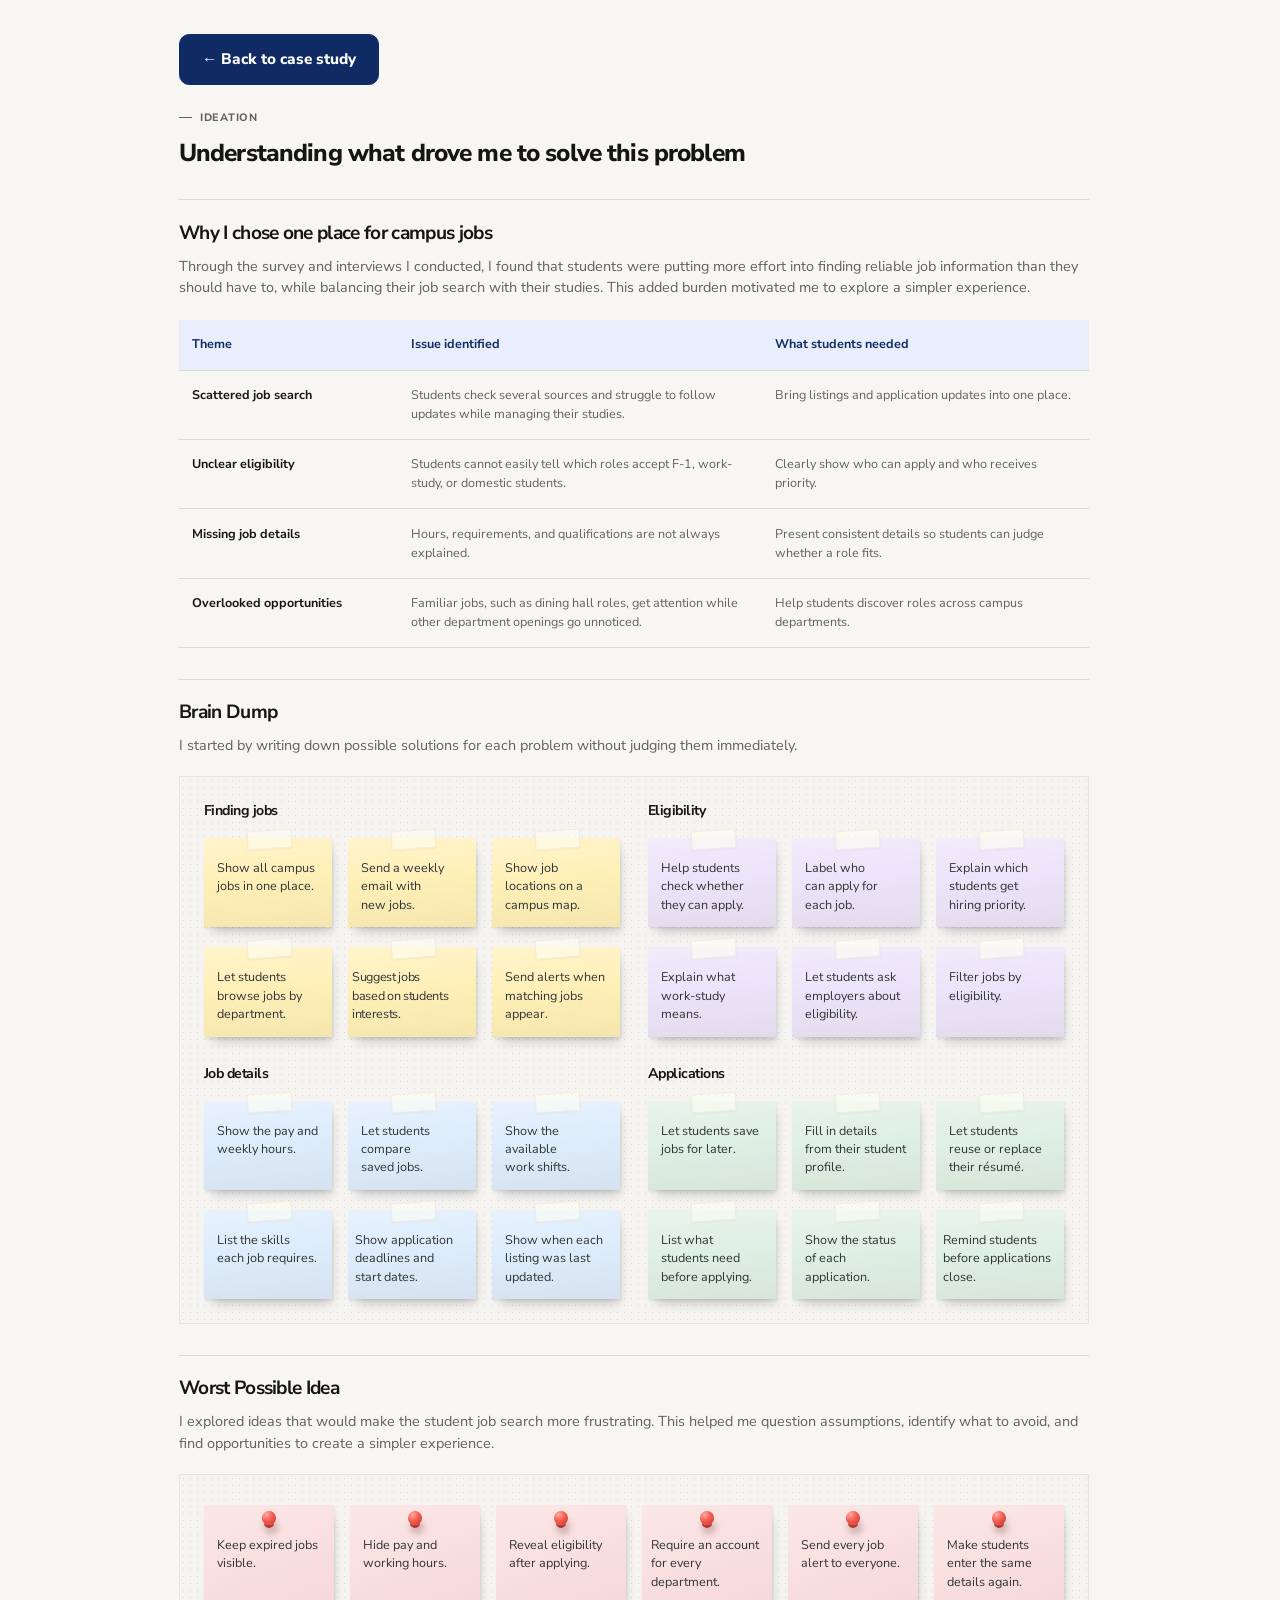
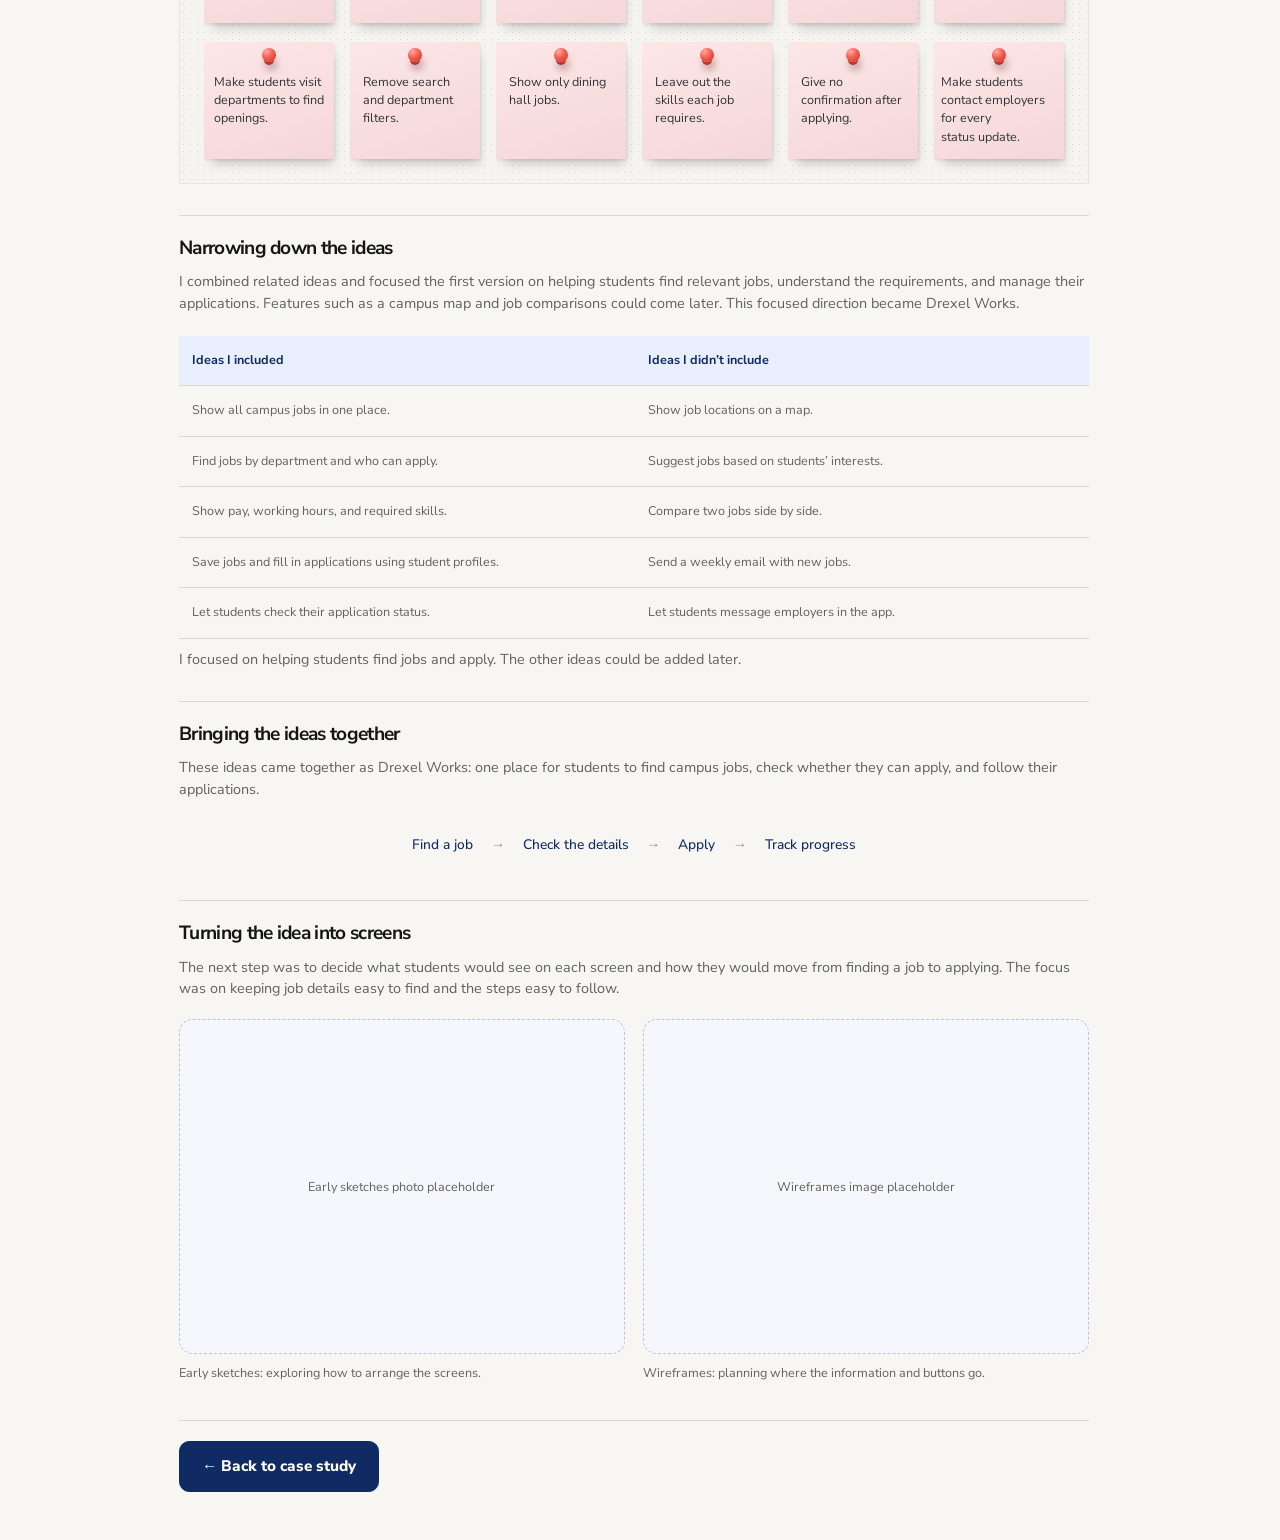
==== commit 0666ea1e: "Apply approved compact typography and paragraph-aligned dividers to both pages" ====
--- a/ideation.html
+++ b/ideation.html
@@ -6,6 +6,7 @@
 <link rel="preconnect" href="https://fonts.googleapis.com"><link rel="preconnect" href="https://fonts.gstatic.com" crossorigin><link href="https://fonts.googleapis.com/css2?family=Nunito+Sans:opsz,wght@6..12,400;6..12,500;6..12,600;6..12,700;6..12,800&display=swap" rel="stylesheet">
 <link rel="stylesheet" href="case-study.css">
 <link rel="stylesheet" href="case-study-compact.css">
+<link rel="stylesheet" href="case-study-reading.css">
 </head>
 <body class="process-page"><a class="skip-link" href="#ideation">Skip to ideation</a><main id="top">      <section class="ideation-section" id="ideation" aria-labelledby="ideation-title">
         <div class="inner ideation-head">
--- a/case-study-reading.css
+++ b/case-study-reading.css
@@ -0,0 +1,726 @@
+/* Local reading-scale preview: 15% smaller as a complete composition.
+ * Additional text-only reduction: 10% from the first reading-scale preview.
+ * Navigation retains the published presentation; dividers follow the content width.
+ * Existing content, palette, font families, imagery, grid ratios, and interactions are preserved.
+ * Apply the same factor to all component dimensions, not just card widths.
+ * Desktop only: mobile/tablet keep their current readable sizing and layout.
+ * Remove this stylesheet link to restore the published scale. No zoom or page transforms.
+ */
+@media (min-width: 1000px) {
+  :is(.case-study-page, .process-page) .inner {
+    width: min(85%, 918px);
+  }
+
+  :is(.case-study-page, .process-page) h2 {
+    font-size: clamp(19.125px, 1.9125vw, 27.54px);
+  }
+
+  :is(.case-study-page, .process-page) .eyebrow {
+    gap: 7.65px;
+    margin-bottom: 13.6px;
+    font-size: 10.71px;
+    line-height: 17px;
+  }
+
+  .case-study-page .eyebrow {
+    margin-left: -13.6px;
+  }
+
+  :is(.case-study-page, .process-page) .eyebrow::before {
+    flex: 0 0 13.6px;
+    width: 13.6px;
+  }
+
+  .process-page .back-link {
+    font-size: 12.24px;
+    line-height: 20.4px;
+  }
+
+  .case-study-page .body-copy,
+.case-study-page :is(.results-summary, .learning, .process-link) p {
+    font-size: clamp(13.005px, 1.1169vw, 16.065px);
+  }
+
+  .case-study-page .hero {
+    padding-top: clamp(72px, 17.6656vw, 112px);
+    padding-inline: clamp(22px, 8.3333vw, 120px);
+  }
+
+  .case-study-page .hero > .inner {
+    container-type: inline-size;
+  }
+
+  .case-study-page .project-hero {
+    min-height: 0;
+    aspect-ratio: 1080 / 600;
+    border-radius: 2.3148cqw;
+    background-size: cover;
+    background-position: left center;
+  }
+
+  .case-study-page .project-hero::before {
+    background: linear-gradient(90deg, rgba(1,4,6,0) 25%, rgba(2,6,10,.08) 43%, rgba(2,5,10,.9) 100%);
+  }
+
+  .case-study-page .project-copy {
+    top: 50%;
+    bottom: auto;
+    left: 53%;
+    right: 6.5%;
+    transform: translateY(-50%);
+  }
+
+  .case-study-page .project-kicker {
+    margin-bottom: 1.6667cqw;
+    font-size: 1.125cqw;
+    line-height: 1.6667cqw;
+  }
+
+  .case-study-page .project-copy h1 {
+    font-size: 3.33333cqw;
+  }
+
+  .case-study-page .project-copy .lede {
+    margin-top: 2.1296cqw;
+    font-size: 1.5417cqw;
+  }
+
+  .case-study-page .project-status {
+    margin-top: 2.1296cqw;
+    font-size: 0.99999cqw;
+    line-height: 1.9444cqw;
+  }
+
+  .case-study-page .facts {
+    gap: 17.85px;
+    margin-top: 17.85px;
+    padding-block: 15.3px;
+    border-bottom: 0;
+  }
+
+  .case-study-page .facts span {
+    margin-bottom: 4.25px;
+    font-size: 10.71px;
+    line-height: 17.85px;
+  }
+
+  .case-study-page .facts b {
+    font-size: 13.77px;
+    line-height: 20.4px;
+  }
+
+  .case-study-page .problem-section {
+    padding-top: 18.7px;
+    padding-bottom: clamp(23.8px, 2.363vw, 34px);
+  }
+
+  .case-study-page .reading-guide {
+    margin-bottom: clamp(21.25px, 1.887vw, 27.2px);
+  }
+
+  .case-study-page .reading-guide summary {
+    gap: 13.6px;
+    padding-block: clamp(13.6px, 1.122vw, 16.15px);
+    font-size: clamp(16.065px, 1.6983vw, 24.48px);
+  }
+
+  .case-study-page .guide-chevron {
+    flex-basis: 22.1px;
+    width: 22.1px;
+  }
+
+  .case-study-page .reading-guide-content {
+    gap: 19.55px 27.2px;
+    padding-bottom: 21.25px;
+  }
+
+  .case-study-page .reading-guide-content h3 {
+    font-size: 13.77px;
+  }
+
+  .case-study-page .reading-guide-content p {
+    font-size: 12.6px;
+  }
+
+  .case-study-page .reading-guide-content a {
+    font-size: 10.71px;
+  }
+
+  .case-study-page .problem-section > .inner > .eyebrow {
+    margin-bottom: 17px;
+  }
+
+  .case-study-page .problem-section > .inner > .body-copy {
+    margin-top: clamp(17px, 1.479vw, 21.25px);
+  }
+
+  .case-study-page .approach-section {
+    padding-bottom: 27.2px;
+  }
+
+  .case-study-page .approach-section > .inner > .eyebrow {
+    margin-bottom: 15.3px;
+  }
+
+  .case-study-page .approach-section > .inner > .body-copy {
+    margin-top: 21.25px;
+  }
+
+  .case-study-page .section + .section > .inner {
+    padding-top: 23.8px;
+  }
+
+  .case-study-page .problem-section + .approach-section > .inner {
+    padding-top: clamp(23.8px, 2.363vw, 34px);
+  }
+
+  .case-study-page .hero + .problem-section > .inner {
+    padding-top: 0;
+  }
+
+  .case-study-page .findings-evidence {
+    gap: 22.95px;
+    width: calc(100% - 56.1px);
+    margin: 27.2px 33.15px 0 22.95px;
+  }
+
+  .case-study-page .findings-evidence .findings-grid {
+    gap: 16.15px;
+  }
+
+  .case-study-page .findings-evidence .finding {
+    min-height: 171.7px;
+    padding: 14.45px;
+    border-radius: 12.75px;
+  }
+
+  .case-study-page .findings-evidence .finding-value {
+    flex-basis: 72.25px;
+  }
+
+  .case-study-page .findings-evidence .finding-value strong {
+    font-size: clamp(41.31px, 3.55725vw, 51.255px);
+  }
+
+  .case-study-page .findings-evidence .finding h3 {
+    font-size: 15.3px;
+    line-height: 21.25px;
+  }
+
+  .case-study-page .findings-evidence :is(.finding--eligibility, .finding--outdated, .finding--clarity) h3 {
+    font-size: 16.4475px;
+  }
+
+  .case-study-page .findings-evidence .finding > p {
+    margin-top: 4.25px;
+    font-size: 13.005px;
+  }
+
+  .case-study-page .findings-evidence .finding-emoji {
+    top: -10.2px;
+    right: 5.84%;
+    width: 39.26%;
+    height: auto;
+    max-width: 112.2px;
+  }
+
+  .case-study-page .findings-evidence .finding--scattered .finding-emoji {
+    top: -22.1px;
+    right: -.26%;
+    width: 47.48%;
+    height: auto;
+    max-width: 136px;
+  }
+
+  .case-study-page .findings-evidence .finding--manage .finding-emoji {
+    top: -6.8px;
+    right: 6.9%;
+    width: 36.87%;
+    max-width: 105.4px;
+  }
+
+  .case-study-page .findings-evidence :is(.finding--outdated, .finding--confidence) .finding-emoji {
+    top: -6.8px;
+    right: 7.43%;
+    width: 34.48%;
+    max-width: 98.6px;
+  }
+
+  .case-study-page .findings-evidence .finding--clarity .finding-emoji {
+    top: -15.3px;
+    right: -.26%;
+    width: 47.48%;
+    max-width: 136px;
+  }
+
+  .case-study-page .evidence-photos {
+    gap: 17.85px;
+  }
+
+  .case-study-page .evidence-photo {
+    border-radius: 14.45px;
+  }
+
+  .case-study-page .voices-summary {
+    max-width: 765px;
+    margin-top: 19.55px;
+    font-size: 12.24px;
+  }
+
+  .case-study-page .student-voices {
+    margin-top: 15.3px;
+    padding-top: 23.8px;
+  }
+
+  .case-study-page .voices-header .eyebrow {
+    margin-bottom: 0;
+  }
+
+  .case-study-page :is(.voices-list, .impact-voices-list) {
+    gap: 19.55px;
+    margin-top: 13.6px;
+  }
+
+  .case-study-page :is(.voice, .impact-voice) {
+    padding-left: 13.6px;
+  }
+
+  .case-study-page :is(.voice, .impact-voice) p {
+    font-size: 12.6px;
+  }
+
+  .case-study-page :is(.voice, .impact-voice) span {
+    font-size: 10.71px;
+    line-height: 18.7px;
+  }
+
+  .case-study-page .impact-voices {
+    margin-top: 34px;
+    padding-top: 18.7px;
+  }
+
+  .case-study-page .solution-section {
+    padding-bottom: 19.55px;
+  }
+
+  .case-study-page .solution-section .eyebrow {
+    margin-bottom: 7.65px;
+  }
+
+  .case-study-page .screen-carousel {
+    --screen-height: clamp(547.4px, 76.245svh, 703.8px);
+    --arrow-size: 48px;
+    margin-top: 27.2px;
+  }
+
+  .case-study-page .screen-carousel-stage {
+    grid-template-columns: minmax(0, 1fr) minmax(0, 1fr);
+    grid-template-rows: minmax(0, 1fr) auto auto minmax(0, 1fr);
+    max-width: 816px;
+    gap: 20.4px clamp(27.2px, 4.25vw, 61.2px);
+  }
+
+  .case-study-page .screen-image-stage {
+    grid-column: 2;
+    grid-row: 1 / 5;
+    justify-self: center;
+    align-self: center;
+    width: min(100%, calc(var(--screen-height) * 483 / 974));
+    height: auto;
+    aspect-ratio: 483 / 974;
+  }
+
+  .case-study-page .screen-image-stage img {
+    width: 100%;
+    height: 100%;
+  }
+
+  .case-study-page .screen-arrow svg {
+    width: 22.1px;
+    height: 22.1px;
+  }
+
+  .case-study-page .screen-controls {
+    grid-column: 1;
+    grid-row: 3;
+    display: flex;
+    align-items: center;
+    justify-content: center;
+    gap: 5.1px;
+    width: 100%;
+    max-width: 374px;
+    min-width: 0;
+  }
+
+  .case-study-page .screen-controls .screen-arrow {
+    flex: 0 0 var(--arrow-size);
+  }
+
+  .case-study-page .screen-dots {
+    flex: 0 0 auto;
+    margin: 0;
+  }
+
+  .case-study-page .screen-dot {
+    width: 44px;
+    height: 44px;
+  }
+
+  .case-study-page .screen-caption {
+    grid-column: 1;
+    grid-row: 2;
+    align-self: end;
+    max-width: 374px;
+    min-height: 136px;
+    text-align: left;
+  }
+
+  .case-study-page .screen-caption h3 {
+    margin-bottom: 13.6px;
+    font-size: 28.152px;
+    line-height: 1.2;
+  }
+
+  .case-study-page .screen-caption p {
+    font-size: 18.47475px;
+    line-height: 1.55;
+  }
+
+  .case-study-page .impact-section > .inner > .eyebrow {
+    margin-bottom: 6.8px;
+  }
+
+  .case-study-page .impact-section > .inner > .body-copy {
+    margin-top: 20.4px;
+  }
+
+  .case-study-page :is(.results-summary, .learning, .process-link) {
+    margin-top: 27.2px;
+    padding-top: 21.25px;
+  }
+
+  .case-study-page :is(.results-summary, .learning, .process-link) h3 {
+    font-size: clamp(17.595px, 1.43442vw, 20.655px);
+  }
+
+  .case-study-page .results-summary-copy {
+    grid-template-columns: 42.5px minmax(0, 1fr);
+    gap: 15.3px;
+    margin-top: 18.7px;
+  }
+
+  .case-study-page .results-summary-badge {
+    width: 39.1px;
+  }
+
+  .case-study-page .learning {
+    margin-top: 19.55px;
+  }
+
+  .case-study-page .process-link {
+    padding-bottom: 23.8px;
+  }
+
+  .case-study-page .process-link a {
+    margin-top: 13.6px;
+    font-size: 16.83px;
+  }
+
+  .case-study-page .case-study-footer {
+    padding: 20.4px clamp(22px, 8.3333vw, 120px) 34px;
+  }
+
+  .case-study-page .closing-card {
+    display: flex;
+    flex-wrap: wrap;
+    align-items: center;
+    gap: 23.8px;
+    padding: clamp(20.4px, 2.125vw, 30.6px);
+    border-radius: 18.7px;
+    background: var(--navy);
+    color: #fff;
+  }
+
+  .case-study-page .closing-copy {
+    flex: 1 1 238px;
+    min-width: 0;
+  }
+
+  .case-study-page .closing-card h2 {
+    font-size: clamp(19.125px, 1.6983vw, 24.48px);
+    line-height: 1.2;
+  }
+
+  .case-study-page .closing-copy p {
+    max-width: 34ch;
+    margin-top: 10.2px;
+    color: #e3eafa;
+    font-size: 13.77px;
+    line-height: 1.5;
+  }
+
+  .case-study-page .closing-navigation {
+    flex: 1 1 365.5px;
+    min-width: 0;
+  }
+
+  .case-study-page .closing-actions {
+    display: flex;
+    flex-wrap: wrap;
+    gap: 10.2px;
+  }
+
+  .case-study-page .closing-button {
+    display: inline-flex;
+    align-items: center;
+    justify-content: center;
+    gap: 8.5px;
+    max-width: 100%;
+    min-height: 44.2px;
+    padding: 11.9px 15.3px;
+    border: 0.85px solid #fff;
+    border-radius: 10.2px;
+    font-size: 13.005px;
+    font-weight: 800;
+    line-height: 1.35;
+    text-align: center;
+    text-decoration: none;
+  }
+
+  .case-study-page .closing-button--primary {
+    background: #fff;
+    color: var(--navy);
+  }
+
+  .case-study-page .closing-button--secondary {
+    background: transparent;
+    color: #fff;
+  }
+
+  .case-study-page .closing-button:disabled {
+    opacity: 1;
+    cursor: not-allowed;
+  }
+
+  .case-study-page .closing-links-note {
+    margin-top: 10.2px;
+    color: #cbd8ee;
+    font-size: 10.71px;
+    line-height: 1.5;
+  }
+
+  .process-page .ideation-section {
+    padding-top: 34px;
+    padding-bottom: 36.55px;
+  }
+
+  .process-page .process-top-return {
+    margin-bottom: 23.8px;
+  }
+
+  .process-page :is(.affinity-map, .brain-dump) {
+    margin-top: 30.6px;
+    padding-top: 21.25px;
+  }
+
+  .process-page :is(.affinity-map, .brain-dump) h3 {
+    font-size: 19.125px;
+  }
+
+  .process-page :is(.affinity-map-lede, .brain-dump-intro) {
+    margin: 10.2px 0 19.55px;
+    font-size: 14.1525px;
+  }
+
+  .process-page .research-themes {
+    margin-top: 21.25px;
+  }
+
+  .process-page .research-themes table {
+    font-size: 12.6px;
+  }
+
+  .process-page .research-themes :is(td, th) {
+    padding: 15.3px 13.6px;
+  }
+
+  .process-page .brain-dump-board {
+    gap: 27.2px;
+    padding: 23.8px;
+  }
+
+  .process-page .brain-dump-group h4 {
+    margin-bottom: 17.85px;
+    font-size: 14.1525px;
+  }
+
+  .process-page .brain-dump-notes {
+    gap: 19.55px 15.3px;
+  }
+
+  .process-page .brain-dump-notes li,
+.process-page .worst-idea-board li {
+    padding: 21.25px 13.6px 13.6px;
+    font-size: 12.6px;
+  }
+
+  .process-page .brain-dump-notes li::before {
+    top: -7.65px;
+    left: calc(50% - 21.25px);
+    width: 42.5px;
+    height: 17px;
+  }
+
+  .process-page .worst-idea-board {
+    gap: 19.55px 15.3px;
+    padding: 30.6px 23.8px 23.8px;
+  }
+
+  .process-page .worst-idea-board li {
+    padding-top: 30.6px;
+  }
+
+  .process-page .worst-idea-board li::before {
+    top: 5.95px;
+    left: calc(50% - 6.8px);
+    width: 13.6px;
+    height: 13.6px;
+  }
+
+  .process-page :is(.brain-dump-notes, .worst-idea-board) .note--clear-lines {
+    padding-inline: 7.65px;
+  }
+
+  .process-page .brain-dump-notes .note--interests-fit {
+    padding-inline: 4.25px;
+  }
+
+  .process-page .worst-idea-board .worst-idea--phrases {
+    padding-inline: 9.35px;
+  }
+
+  .process-page .worst-idea-board .worst-idea--long {
+    padding-inline: 10.2px;
+  }
+
+  .process-page .idea-journey {
+    gap: 17.85px;
+    padding-block: 15.3px;
+    font-size: 13.77px;
+  }
+
+  .process-page .idea-journey li:not(:last-child)::after {
+    margin-left: 17.85px;
+  }
+
+  .process-page .early-design-images {
+    gap: 17.85px;
+  }
+
+  .process-page .early-design-placeholder {
+    padding: 17.85px;
+    font-size: 12.6px;
+  }
+
+  .process-page .early-design-images figcaption {
+    margin-top: 10.2px;
+    font-size: 12.6px;
+  }
+
+  .process-page .process-return {
+    width: min(918px, calc(100% - 34px));
+    padding-bottom: 48.45px;
+  }
+
+  .process-page .process-return a {
+    margin-top: 13.6px;
+    font-size: 12.24px;
+  }
+
+  .process-page a.case-return-button {
+    display: inline-flex;
+    align-items: center;
+    justify-content: center;
+    max-width: 100%;
+    min-height: 51px;
+    margin-top: 0;
+    padding: 13.6px 22.1px;
+    border: 0.85px solid var(--navy);
+    border-radius: 10.2px;
+    background: var(--navy);
+    color: #fff;
+    font-size: 15.3px;
+    font-weight: 800;
+    line-height: 1.35;
+    text-align: center;
+    text-decoration: none;
+    white-space: normal;
+    transition: background-color .2s ease, border-color .2s ease;
+  }
+
+  .process-page a.case-return-button:hover {
+    background: #183c7d;
+    border-color: #183c7d;
+  }
+
+  .process-page .process-return {
+    padding-top: 20.4px;
+  }
+
+  @media (max-width: 1200px) {
+    .case-study-page .findings-evidence {
+      width: 100%;
+      margin-inline: 0;
+      gap: 17.85px;
+    }
+
+    .case-study-page .findings-evidence .finding-value strong {
+      font-size: 45.9px;
+    }
+
+    .case-study-page .findings-evidence .finding h3 {
+      font-size: 14.535px;
+    }
+
+  }
+
+  @media (max-width: 1000px) {
+    .case-study-page .findings-evidence .finding {
+      min-height: 163.2px;
+      padding: 11.9px;
+    }
+
+    .case-study-page .findings-evidence .finding-value strong {
+      font-size: 41.31px;
+    }
+
+    .case-study-page .evidence-photo,
+  .case-study-page .evidence-photo:nth-child(2) {
+      min-height: 226.95px;
+    }
+
+  }
+
+  /* Keep the smaller type, but let section paragraphs use the full content width. */
+  .case-study-page .body-copy,
+  .case-study-page :is(.results-summary, .learning, .process-link) p,
+  .process-page :is(.affinity-map-lede, .brain-dump-intro) {
+    max-width: none;
+    text-wrap: wrap;
+  }
+  .case-study-page .body-copy,
+  .case-study-page :is(.results-summary, .learning, .process-link) p {
+    font-size: clamp(14.4px, 1.1169vw, 16.065px);
+  }
+  .process-page :is(.affinity-map-lede, .brain-dump-intro) { font-size: 14.4px; }
+  .process-page .process-return {
+    width: min(918px, calc((100% - clamp(48px, 15.4vw, 250px)) * .85));
+  }
+  .case-study-page .findings-evidence .finding-value { margin-bottom: 3.4px; }
+  .case-study-page :is(.voice, .impact-voice) span { margin-top: 8.5px; }
+  .case-study-page .voice span { margin-top: 0; }
+  .case-study-page .screen-dot::before { width: 5.1px; height: 5.1px; }
+  .process-page .early-design-placeholder { border-radius: 13.6px; }
+
+}
+
